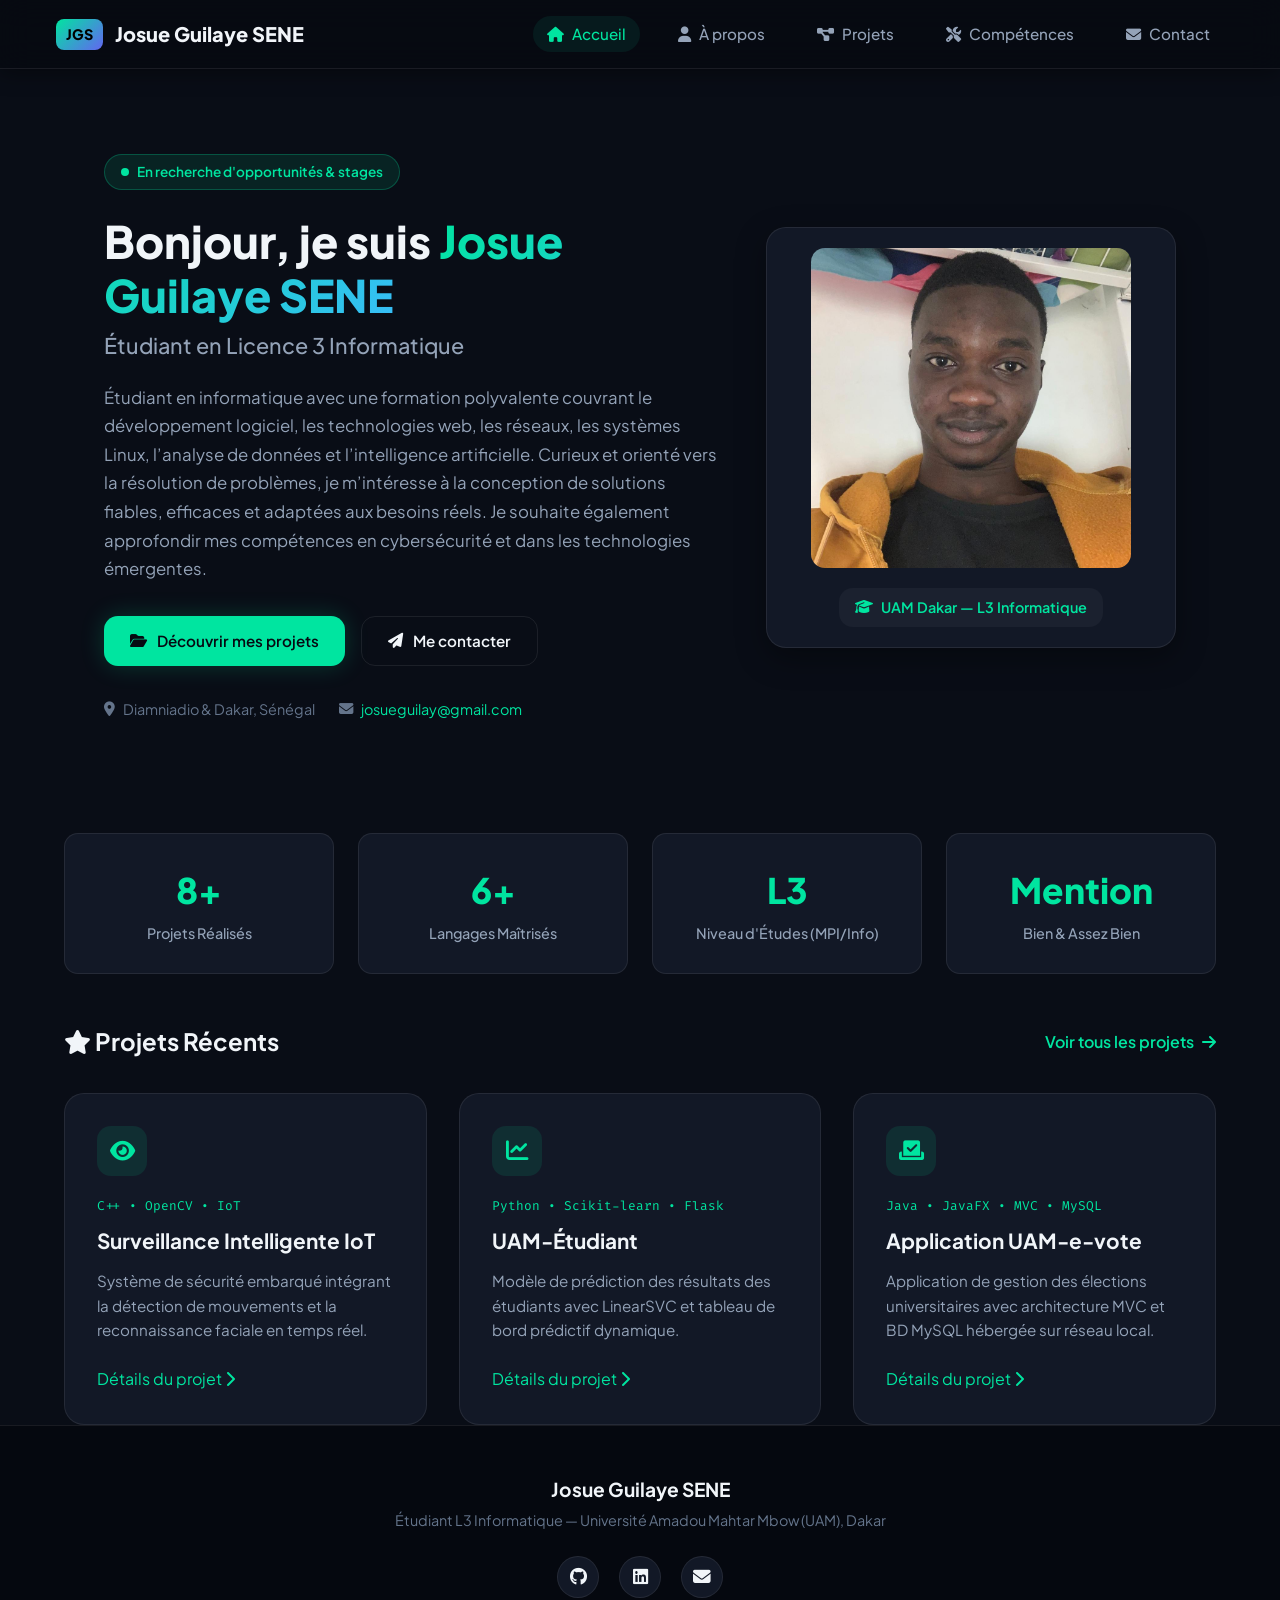
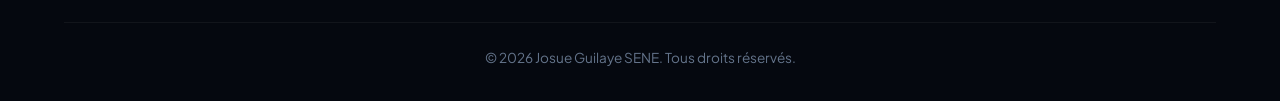
==== index.html @ 21975255 "Mon porfolio" ====
<!DOCTYPE html>
<html lang="fr">
<head>
    <meta charset="UTF-8">
    <meta name="viewport" content="width=device-width, initial-scale=1.0">
    <title>Josue Guilaye SENE | Portfolio Professionnel</title>
    <!-- Font Awesome Icons -->
    <link rel="stylesheet" href="https://cdnjs.cloudflare.com/ajax/libs/font-awesome/6.5.1/css/all.min.css">
    <!-- Google Fonts -->
    <link rel="preconnect" href="https://fonts.googleapis.com">
    <link rel="preconnect" href="https://fonts.gstatic.com" crossorigin>
    <link href="https://fonts.googleapis.com/css2?family=Plus+Jakarta+Sans:wght@300;400;500;600;700;800&family=Fira+Code:wght@400;500&display=swap" rel="stylesheet">
    <!-- Main Style -->
    <link rel="stylesheet" href="static/css/style.css">
</head>
<body>
    <header class="header">
        <div class="nav-container">
            <a href="index.html" class="logo">
                <span class="logo-badge">JGS</span>
                <span class="logo-name">Josue Guilaye SENE</span>
            </a>
            <button class="menu-toggle" id="menuToggle" aria-label="Toggle Navigation">
                <i class="fas fa-bars"></i>
            </button>
            <nav class="nav-links" id="navLinks">
                <a href="index.html" class="nav-item active"><i class="fas fa-home"></i> Accueil</a>
                <a href="about.html" class="nav-item"><i class="fas fa-user"></i> À propos</a>
                <a href="projects.html" class="nav-item"><i class="fas fa-project-diagram"></i> Projets</a>
                <a href="skills.html" class="nav-item"><i class="fas fa-tools"></i> Compétences</a>
                <a href="contact.html" class="nav-item"><i class="fas fa-envelope"></i> Contact</a>
            </nav>
        </div>
    </header>

    <main class="main-body">
        
<section class="hero-section">
    <div class="hero-container">
        <div class="hero-text">
            <div class="badge-status"><span class="pulse"></span> En recherche d'opportunités & stages</div>
            <h1>Bonjour, je suis <span class="highlight">Josue Guilaye SENE</span></h1>
            <h2>Étudiant en Licence 3 Informatique</h2>
            <p class="hero-bio">
                Étudiant en informatique avec une formation polyvalente couvrant le développement logiciel, les technologies web, les réseaux, 
                les systèmes Linux, l’analyse de données et l’intelligence artificielle. Curieux et orienté vers la résolution de problèmes, 
                je m’intéresse à la conception de solutions fiables, efficaces et adaptées aux besoins réels. Je souhaite également approfondir 
                mes compétences en cybersécurité et dans les technologies émergentes.
            </p>
            <div class="hero-actions">
                <a href="projects.html" class="btn btn-primary"><i class="fas fa-folder-open"></i> Découvrir mes projets</a>
                <a href="contact.html" class="btn btn-outline"><i class="fas fa-paper-plane"></i> Me contacter</a>
            </div>
            <div class="contact-quick">
                <span><i class="fas fa-map-marker-alt"></i> Diamniadio & Dakar, Sénégal</span>
                <span><i class="fas fa-envelope"></i> <a href="mailto:josueguilay@gmail.com">josueguilay@gmail.com</a></span>
            </div>
        </div>
        <div class="hero-image-wrapper">
            <div class="profile-card">
                <img src="static/images/joe.jpeg" alt="Josue Guilaye SENE" class="profile-img">
                <div class="profile-tag">
                    <i class="fas fa-graduation-cap"></i> UAM Dakar — L3 Informatique
                </div>
            </div>
        </div>
    </div>
</section>

<section class="overview-section container">
    <div class="stats-grid">
        <div class="stat-card">
            <div class="stat-number">8+</div>
            <div class="stat-label">Projets Réalisés</div>
        </div>
        <div class="stat-card">
            <div class="stat-number">6+</div>
            <div class="stat-label">Langages Maîtrisés</div>
        </div>
        <div class="stat-card">
            <div class="stat-number">L3</div>
            <div class="stat-label">Niveau d'Études (MPI/Info)</div>
        </div>
        <div class="stat-card">
            <div class="stat-number">Mention</div>
            <div class="stat-label">Bien & Assez Bien</div>
        </div>
    </div>
</section>

<section class="featured-projects container">
    <div class="section-header">
        <h2><i class="fas fa-star"></i> Projets Récents</h2>
        <a href="projects.html" class="see-all">Voir tous les projets <i class="fas fa-arrow-right"></i></a>
    </div>

    <div class="projects-grid">
        <div class="project-card">
            <div class="project-icon"><i class="fas fa-eye"></i></div>
            <div class="project-content">
                <span class="project-tech">C++ • OpenCV • IoT</span>
                <h3>Surveillance Intelligente IoT</h3>
                <p>Système de sécurité embarqué intégrant la détection de mouvements et la reconnaissance faciale en temps réel.</p>
                <a href="projects.html" class="project-link">Détails du projet <i class="fas fa-chevron-right"></i></a>
            </div>
        </div>

        <div class="project-card">
            <div class="project-icon"><i class="fas fa-chart-line"></i></div>
            <div class="project-content">
                <span class="project-tech">Python • Scikit-learn • Flask</span>
                <h3>UAM-Étudiant</h3>
                <p>Modèle de prédiction des résultats des étudiants avec LinearSVC et tableau de bord prédictif dynamique.</p>
                <a href="projects.html" class="project-link">Détails du projet <i class="fas fa-chevron-right"></i></a>
            </div>
        </div>

        <div class="project-card">
            <div class="project-icon"><i class="fas fa-vote-yea"></i></div>
            <div class="project-content">
                <span class="project-tech">Java • JavaFX • MVC • MySQL</span>
                <h3>Application UAM-e-vote</h3>
                <p>Application de gestion des élections universitaires avec architecture MVC et BD MySQL hébergée sur réseau local.</p>
                <a href="projects.html" class="project-link">Détails du projet <i class="fas fa-chevron-right"></i></a>
            </div>
        </div>
    </div>
</section>

    </main>

    <footer class="footer">
        <div class="footer-container">
            <div class="footer-info">
                <h3>Josue Guilaye SENE</h3>
                <p>Étudiant L3 Informatique — Université Amadou Mahtar Mbow (UAM), Dakar</p>
            </div>
            <div class="footer-links">
                <a href="https://github.com/JosueSENE" target="_blank" rel="noopener" title="GitHub"><i class="fab fa-github"></i></a>
                <a href="https://www.linkedin.com/in/josueguilaye-sene5" target="_blank" rel="noopener" title="LinkedIn"><i class="fab fa-linkedin"></i></a>
                <a href="mailto:josueguilay@gmail.com" title="Email"><i class="fas fa-envelope"></i></a>
            </div>
            <div class="footer-copy">
                <p>&copy; 2026 Josue Guilaye SENE. Tous droits réservés.</p>
            </div>
        </div>
    </footer>

    <script>
        const toggle = document.getElementById('menuToggle');
        const nav = document.getElementById('navLinks');
        if(toggle && nav) {
            toggle.addEventListener('click', () => {
                nav.classList.toggle('open');
            });
        }
    </script>
</body>
</html>
---- static/css/style.css ----
/* ==========================================================================
   PORTFOLIO STYLESHEET - JOSUE GUILAYE SENE
   ========================================================================== */

:root {
    --bg-dark: #090d16;
    --bg-card: #121826;
    --bg-card-hover: #1a2336;
    --border-color: rgba(255, 255, 255, 0.08);
    --border-glow: rgba(0, 229, 160, 0.3);
    
    --primary: #00e5a0;
    --primary-glow: rgba(0, 229, 160, 0.2);
    --secondary: #6366f1;
    --text-main: #f1f5f9;
    --text-muted: #94a3b8;
    --text-dim: #64748b;
    
    --font-sans: 'Plus Jakarta Sans', -apple-system, BlinkMacSystemFont, sans-serif;
    --font-mono: 'Fira Code', monospace;
    
    --radius-sm: 8px;
    --radius-md: 14px;
    --radius-lg: 20px;
    --radius-full: 9999px;
    
    --shadow-sm: 0 4px 12px rgba(0, 0, 0, 0.2);
    --shadow-md: 0 10px 30px rgba(0, 0, 0, 0.35);
    --shadow-glow: 0 0 25px var(--primary-glow);
    
    --transition: all 0.3s cubic-bezier(0.16, 1, 0.3, 1);
}

/* Reset & Global */
*, *::before, *::after {
    box-sizing: border-box;
    margin: 0;
    padding: 0;
}

html {
    scroll-behavior: smooth;
}

body {
    background-color: var(--bg-dark);
    color: var(--text-main);
    font-family: var(--font-sans);
    line-height: 1.6;
    overflow-x: hidden;
    min-height: 100vh;
    display: flex;
    flex-direction: column;
}

a {
    color: var(--primary);
    text-decoration: none;
    transition: var(--transition);
}

a:hover {
    color: #33ebd0;
}

ul {
    list-style: none;
}

img {
    max-width: 100%;
    display: block;
}

.container {
    width: 90%;
    max-width: 1200px;
    margin: 0 auto;
}

/* Layout Core */
.main-body {
    flex: 1;
    padding-top: 90px;
}

/* Header & Navbar - Full Width Stick-to-Top */
.header {
    position: fixed;
    top: 0;
    left: 0;
    right: 0;
    width: 100%;
    z-index: 1000;
    background: rgba(7, 10, 18, 0.92);
    backdrop-filter: blur(16px);
    -webkit-backdrop-filter: blur(16px);
    border-bottom: 1px solid var(--border-color);
    box-shadow: 0 4px 20px rgba(0, 0, 0, 0.4);
}

.nav-container {
    width: 100%;
    max-width: 100%;
    padding: 1rem 3.5rem;
    display: flex;
    justify-content: space-between;
    align-items: center;
}

.logo {
    display: flex;
    align-items: center;
    gap: 12px;
    font-weight: 800;
    font-size: 1.25rem;
    color: var(--text-main);
}

.logo-badge {
    background: linear-gradient(135deg, var(--primary), var(--secondary));
    color: #000;
    padding: 4px 10px;
    border-radius: var(--radius-sm);
    font-weight: 900;
    font-size: 0.9rem;
}

.nav-links {
    display: flex;
    gap: 1.5rem;
}

.nav-item {
    color: var(--text-muted);
    font-weight: 500;
    font-size: 0.95rem;
    padding: 6px 14px;
    border-radius: var(--radius-full);
    display: flex;
    align-items: center;
    gap: 8px;
    transition: var(--transition);
}

.nav-item:hover, .nav-item.active {
    color: var(--primary);
    background: rgba(0, 229, 160, 0.08);
}

.menu-toggle {
    display: none;
    background: none;
    border: none;
    color: var(--text-main);
    font-size: 1.5rem;
    cursor: pointer;
}

/* Hero Section */
.hero-section {
    padding: 4rem 5%;
    max-width: 1200px;
    margin: 0 auto;
}

.hero-container {
    display: grid;
    grid-template-columns: 1.2fr 0.8fr;
    gap: 3rem;
    align-items: center;
}

.badge-status {
    display: inline-flex;
    align-items: center;
    gap: 8px;
    background: rgba(0, 229, 160, 0.1);
    color: var(--primary);
    border: 1px solid rgba(0, 229, 160, 0.25);
    padding: 6px 16px;
    border-radius: var(--radius-full);
    font-size: 0.85rem;
    font-weight: 600;
    margin-bottom: 1.5rem;
}

.pulse {
    width: 8px;
    height: 8px;
    background-color: var(--primary);
    border-radius: 50%;
    box-shadow: 0 0 0 0 rgba(0, 229, 160, 0.7);
    animation: pulseAnimation 2s infinite;
}

@keyframes pulseAnimation {
    0% { transform: scale(0.95); box-shadow: 0 0 0 0 rgba(0, 229, 160, 0.7); }
    70% { transform: scale(1); box-shadow: 0 0 0 10px rgba(0, 229, 160, 0); }
    100% { transform: scale(0.95); box-shadow: 0 0 0 0 rgba(0, 229, 160, 0); }
}

.hero-text h1 {
    font-size: 2.8rem;
    font-weight: 800;
    line-height: 1.2;
    margin-bottom: 0.5rem;
}

.highlight {
    background: linear-gradient(135deg, var(--primary), #38bdf8);
    -webkit-background-clip: text;
    -webkit-text-fill-color: transparent;
}

.hero-text h2 {
    font-size: 1.35rem;
    color: var(--text-muted);
    font-weight: 500;
    margin-bottom: 1.25rem;
}

.hero-bio {
    color: var(--text-muted);
    font-size: 1.05rem;
    line-height: 1.7;
    margin-bottom: 2rem;
}

.hero-actions {
    display: flex;
    gap: 1rem;
    margin-bottom: 2rem;
    flex-wrap: wrap;
}

.btn {
    display: inline-flex;
    align-items: center;
    gap: 10px;
    padding: 12px 26px;
    border-radius: var(--radius-md);
    font-weight: 600;
    font-size: 0.95rem;
    cursor: pointer;
    transition: var(--transition);
    border: none;
}

.btn-primary {
    background: var(--primary);
    color: #060a12;
    box-shadow: var(--shadow-glow);
}

.btn-primary:hover {
    transform: translateY(-3px);
    background: #25f4b5;
    color: #060a12;
    box-shadow: 0 0 35px rgba(0, 229, 160, 0.4);
}

.btn-outline {
    background: transparent;
    color: var(--text-main);
    border: 1px solid var(--border-color);
}

.btn-outline:hover {
    border-color: var(--primary);
    color: var(--primary);
    background: rgba(0, 229, 160, 0.05);
    transform: translateY(-3px);
}

.contact-quick {
    display: flex;
    gap: 1.5rem;
    color: var(--text-dim);
    font-size: 0.9rem;
    flex-wrap: wrap;
}

.contact-quick span {
    display: flex;
    align-items: center;
    gap: 8px;
}

/* Profile Card */
.profile-card {
    position: relative;
    background: var(--bg-card);
    border: 1px solid var(--border-color);
    border-radius: var(--radius-lg);
    padding: 1.25rem;
    text-align: center;
    box-shadow: var(--shadow-md);
    transition: var(--transition);
}

.profile-card:hover {
    border-color: var(--border-glow);
    box-shadow: var(--shadow-glow);
}

.profile-img {
    width: 100%;
    max-width: 320px;
    height: 320px;
    object-fit: cover;
    border-radius: var(--radius-md);
    margin: 0 auto 1.25rem auto;
}

.profile-tag {
    background: rgba(255, 255, 255, 0.04);
    padding: 8px 16px;
    border-radius: var(--radius-md);
    font-size: 0.9rem;
    font-weight: 600;
    color: var(--primary);
    display: inline-flex;
    align-items: center;
    gap: 8px;
}

/* Overview / Stats */
.stats-grid {
    display: grid;
    grid-template-columns: repeat(auto-fit, minmax(200px, 1fr));
    gap: 1.5rem;
    margin: 3rem 0;
}

.stat-card {
    background: var(--bg-card);
    border: 1px solid var(--border-color);
    padding: 1.75rem;
    border-radius: var(--radius-md);
    text-align: center;
    transition: var(--transition);
}

.stat-card:hover {
    transform: translateY(-5px);
    border-color: var(--primary);
}

.stat-number {
    font-size: 2.2rem;
    font-weight: 800;
    color: var(--primary);
    margin-bottom: 0.25rem;
}

.stat-label {
    color: var(--text-muted);
    font-size: 0.9rem;
    font-weight: 500;
}

/* Section Commons */
.section {
    padding: 3rem 0 5rem 0;
}

.section-title {
    font-size: 2rem;
    font-weight: 800;
    margin-bottom: 0.5rem;
    display: flex;
    align-items: center;
    gap: 12px;
}

.section-title i {
    color: var(--primary);
}

.section-subtitle {
    color: var(--text-muted);
    font-size: 1.05rem;
    margin-bottom: 3rem;
}

.section-header {
    display: flex;
    justify-content: space-between;
    align-items: center;
    margin-bottom: 2rem;
}

.see-all {
    font-weight: 600;
    display: flex;
    align-items: center;
    gap: 8px;
}

/* Projects Grid */
.projects-grid, .projects-list-grid {
    display: grid;
    grid-template-columns: repeat(auto-fit, minmax(320px, 1fr));
    gap: 2rem;
}

.project-card, .project-detailed-card {
    background: var(--bg-card);
    border: 1px solid var(--border-color);
    border-radius: var(--radius-lg);
    padding: 2rem;
    display: flex;
    flex-direction: column;
    justify-content: space-between;
    transition: var(--transition);
}

.project-card:hover, .project-detailed-card:hover {
    transform: translateY(-8px);
    border-color: var(--primary);
    box-shadow: var(--shadow-md), 0 0 20px rgba(0, 229, 160, 0.1);
}

.project-icon {
    width: 50px;
    height: 50px;
    background: rgba(0, 229, 160, 0.1);
    color: var(--primary);
    border-radius: var(--radius-md);
    display: flex;
    align-items: center;
    justify-content: center;
    font-size: 1.4rem;
    margin-bottom: 1.25rem;
}

.project-tech {
    font-family: var(--font-mono);
    font-size: 0.8rem;
    color: var(--primary);
    margin-bottom: 0.5rem;
    display: block;
}

.project-card h3, .project-detailed-card h3 {
    font-size: 1.3rem;
    font-weight: 700;
    margin-bottom: 0.75rem;
}

.project-card p, .project-detailed-card p {
    color: var(--text-muted);
    font-size: 0.95rem;
    line-height: 1.6;
    margin-bottom: 1.5rem;
}

.card-header {
    display: flex;
    justify-content: space-between;
    align-items: center;
    margin-bottom: 1rem;
}

.category-badge {
    background: rgba(99, 102, 241, 0.15);
    color: #a5b4fc;
    border: 1px solid rgba(99, 102, 241, 0.3);
    padding: 4px 12px;
    border-radius: var(--radius-full);
    font-size: 0.8rem;
    font-weight: 600;
}

.card-icon {
    font-size: 1.2rem;
    color: var(--text-dim);
}

.tech-tags {
    display: flex;
    flex-wrap: wrap;
    gap: 8px;
    margin-top: auto;
}

.tech-tags span {
    background: rgba(255, 255, 255, 0.05);
    color: var(--text-main);
    font-size: 0.8rem;
    font-family: var(--font-mono);
    padding: 4px 10px;
    border-radius: var(--radius-sm);
    border: 1px solid rgba(255, 255, 255, 0.05);
}

/* About Grid & Timeline */
.about-grid {
    display: grid;
    grid-template-columns: 1fr 1fr;
    gap: 3rem;
}

.about-text-card {
    background: var(--bg-card);
    border: 1px solid var(--border-color);
    padding: 2.25rem;
    border-radius: var(--radius-lg);
}

.about-text-card h3 {
    font-size: 1.4rem;
    margin-bottom: 1.25rem;
    color: var(--primary);
}

.about-text-card p {
    color: var(--text-muted);
    line-height: 1.7;
    margin-bottom: 1.25rem;
}

.languages-box {
    margin-top: 2rem;
    padding-top: 1.5rem;
    border-top: 1px solid var(--border-color);
}

.languages-box h4 {
    font-size: 1.1rem;
    margin-bottom: 1rem;
    color: var(--text-main);
    display: flex;
    align-items: center;
    gap: 8px;
}

.languages-list li {
    color: var(--text-muted);
    padding: 6px 0;
    font-size: 0.95rem;
}

.timeline-wrapper h3 {
    font-size: 1.4rem;
    margin-bottom: 1.5rem;
    color: var(--primary);
}

.timeline {
    position: relative;
    padding-left: 2rem;
    border-left: 2px solid var(--border-color);
}

.timeline-item {
    position: relative;
    margin-bottom: 2.25rem;
}

.timeline-item:last-child {
    margin-bottom: 0;
}

.timeline-dot {
    position: absolute;
    left: -2.4rem;
    top: 4px;
    width: 14px;
    height: 14px;
    border-radius: 50%;
    background: var(--primary);
    box-shadow: 0 0 10px var(--primary);
}

.timeline-date {
    font-family: var(--font-mono);
    font-size: 0.85rem;
    color: var(--primary);
    font-weight: 600;
    margin-bottom: 0.25rem;
}

.timeline-item h4 {
    font-size: 1.1rem;
    font-weight: 700;
    margin-bottom: 0.25rem;
}

.timeline-place {
    color: var(--text-muted);
    font-size: 0.9rem;
    margin-bottom: 0.5rem;
}

.badge-mention {
    display: inline-block;
    background: rgba(245, 158, 11, 0.15);
    color: #fbbf24;
    border: 1px solid rgba(245, 158, 11, 0.3);
    font-size: 0.75rem;
    font-weight: 700;
    padding: 2px 10px;
    border-radius: var(--radius-full);
}

/* Skills Page */
.skills-grid {
    display: grid;
    grid-template-columns: repeat(auto-fit, minmax(340px, 1fr));
    gap: 2rem;
    margin-bottom: 3rem;
}

.skill-category {
    background: var(--bg-card);
    border: 1px solid var(--border-color);
    border-radius: var(--radius-lg);
    padding: 1.75rem;
    transition: var(--transition);
}

.skill-category:hover {
    border-color: var(--border-glow);
}

.skill-category h3 {
    font-size: 1.15rem;
    font-weight: 700;
    margin-bottom: 1.25rem;
    display: flex;
    align-items: center;
    gap: 10px;
    color: var(--primary);
}

.tags {
    display: flex;
    flex-wrap: wrap;
    gap: 10px;
}

.tag {
    background: rgba(255, 255, 255, 0.04);
    border: 1px solid var(--border-color);
    color: var(--text-main);
    padding: 8px 16px;
    border-radius: var(--radius-md);
    font-size: 0.9rem;
    font-weight: 500;
    display: flex;
    align-items: center;
    gap: 8px;
    transition: var(--transition);
}

.tag:hover {
    background: rgba(0, 229, 160, 0.1);
    border-color: var(--primary);
    color: var(--primary);
    transform: translateY(-2px);
}

.certifications-box {
    background: var(--bg-card);
    border: 1px solid var(--border-color);
    border-radius: var(--radius-lg);
    padding: 2rem;
}

.certifications-box h3 {
    font-size: 1.25rem;
    margin-bottom: 1.25rem;
    color: var(--primary);
    display: flex;
    align-items: center;
    gap: 10px;
}

.cert-card {
    display: flex;
    gap: 1.25rem;
    align-items: center;
    background: rgba(255, 255, 255, 0.02);
    padding: 1.25rem;
    border-radius: var(--radius-md);
    border: 1px solid var(--border-color);
}

.cert-icon {
    font-size: 2.2rem;
    color: #f59e0b;
}

.cert-card h4 {
    font-size: 1.1rem;
    margin-bottom: 0.25rem;
}

.cert-card p {
    color: var(--text-muted);
    font-size: 0.9rem;
}

/* Contact Page */
.contact-wrapper {
    display: grid;
    grid-template-columns: 1fr 1.3fr;
    gap: 3rem;
}

.contact-info-cards {
    display: flex;
    flex-direction: column;
    gap: 1.25rem;
}

.info-card {
    background: var(--bg-card);
    border: 1px solid var(--border-color);
    border-radius: var(--radius-md);
    padding: 1.25rem 1.5rem;
    display: flex;
    align-items: center;
    gap: 1.25rem;
    transition: var(--transition);
}

.info-card:hover {
    border-color: var(--primary);
    transform: translateX(5px);
}

.info-card i {
    font-size: 1.4rem;
    color: var(--primary);
    width: 40px;
    height: 40px;
    background: rgba(0, 229, 160, 0.1);
    border-radius: 50%;
    display: flex;
    align-items: center;
    justify-content: center;
}

.info-card h4 {
    font-size: 0.85rem;
    color: var(--text-dim);
    text-transform: uppercase;
    letter-spacing: 0.5px;
}

.info-card p, .info-card a {
    color: var(--text-main);
    font-weight: 600;
    font-size: 0.95rem;
}

.contact-form {
    background: var(--bg-card);
    border: 1px solid var(--border-color);
    border-radius: var(--radius-lg);
    padding: 2.25rem;
    display: flex;
    flex-direction: column;
    gap: 1.25rem;
}

.contact-form h3 {
    font-size: 1.3rem;
    margin-bottom: 0.5rem;
}

.form-group {
    display: flex;
    flex-direction: column;
    gap: 6px;
}

.form-group label {
    font-size: 0.85rem;
    color: var(--text-muted);
    font-weight: 500;
}

.form-group input, .form-group textarea {
    background: rgba(255, 255, 255, 0.03);
    border: 1px solid var(--border-color);
    border-radius: var(--radius-sm);
    padding: 12px 16px;
    color: var(--text-main);
    font-family: var(--font-sans);
    font-size: 0.95rem;
    outline: none;
    transition: var(--transition);
}

.form-group input:focus, .form-group textarea:focus {
    border-color: var(--primary);
    box-shadow: 0 0 10px rgba(0, 229, 160, 0.2);
    background: rgba(255, 255, 255, 0.05);
}

/* Footer */
.footer {
    background: #05080f;
    border-top: 1px solid var(--border-color);
    padding: 3rem 5% 2rem 5%;
    margin-top: auto;
}

.footer-container {
    max-width: 1200px;
    margin: 0 auto;
    display: flex;
    flex-direction: column;
    align-items: center;
    gap: 1.5rem;
    text-align: center;
}

.footer-info h3 {
    font-size: 1.2rem;
    font-weight: 700;
    margin-bottom: 0.25rem;
}

.footer-info p {
    color: var(--text-dim);
    font-size: 0.9rem;
}

.footer-links {
    display: flex;
    gap: 1.25rem;
}

.footer-links a {
    width: 42px;
    height: 42px;
    border-radius: 50%;
    background: var(--bg-card);
    border: 1px solid var(--border-color);
    color: var(--text-main);
    display: flex;
    align-items: center;
    justify-content: center;
    font-size: 1.1rem;
    transition: var(--transition);
}

.footer-links a:hover {
    color: #000;
    background: var(--primary);
    border-color: var(--primary);
    transform: translateY(-4px);
}

.footer-copy {
    color: var(--text-dim);
    font-size: 0.85rem;
    border-top: 1px solid rgba(255, 255, 255, 0.05);
    padding-top: 1.5rem;
    width: 100%;
}

/* Responsive Styles */
@media (max-width: 992px) {
    .hero-container {
        grid-template-columns: 1fr;
        text-align: center;
    }
    .hero-actions, .contact-quick {
        justify-content: center;
    }
    .about-grid, .contact-wrapper {
        grid-template-columns: 1fr;
    }
}

@media (max-width: 768px) {
    .menu-toggle {
        display: block;
    }
    .nav-links {
        position: fixed;
        top: 70px;
        left: -100%;
        width: 100%;
        height: calc(100vh - 70px);
        background: var(--bg-dark);
        flex-direction: column;
        padding: 2rem;
        gap: 1.5rem;
        transition: var(--transition);
        border-top: 1px solid var(--border-color);
    }
    .nav-links.open {
        left: 0;
    }
    .hero-text h1 {
        font-size: 2.2rem;
    }
}
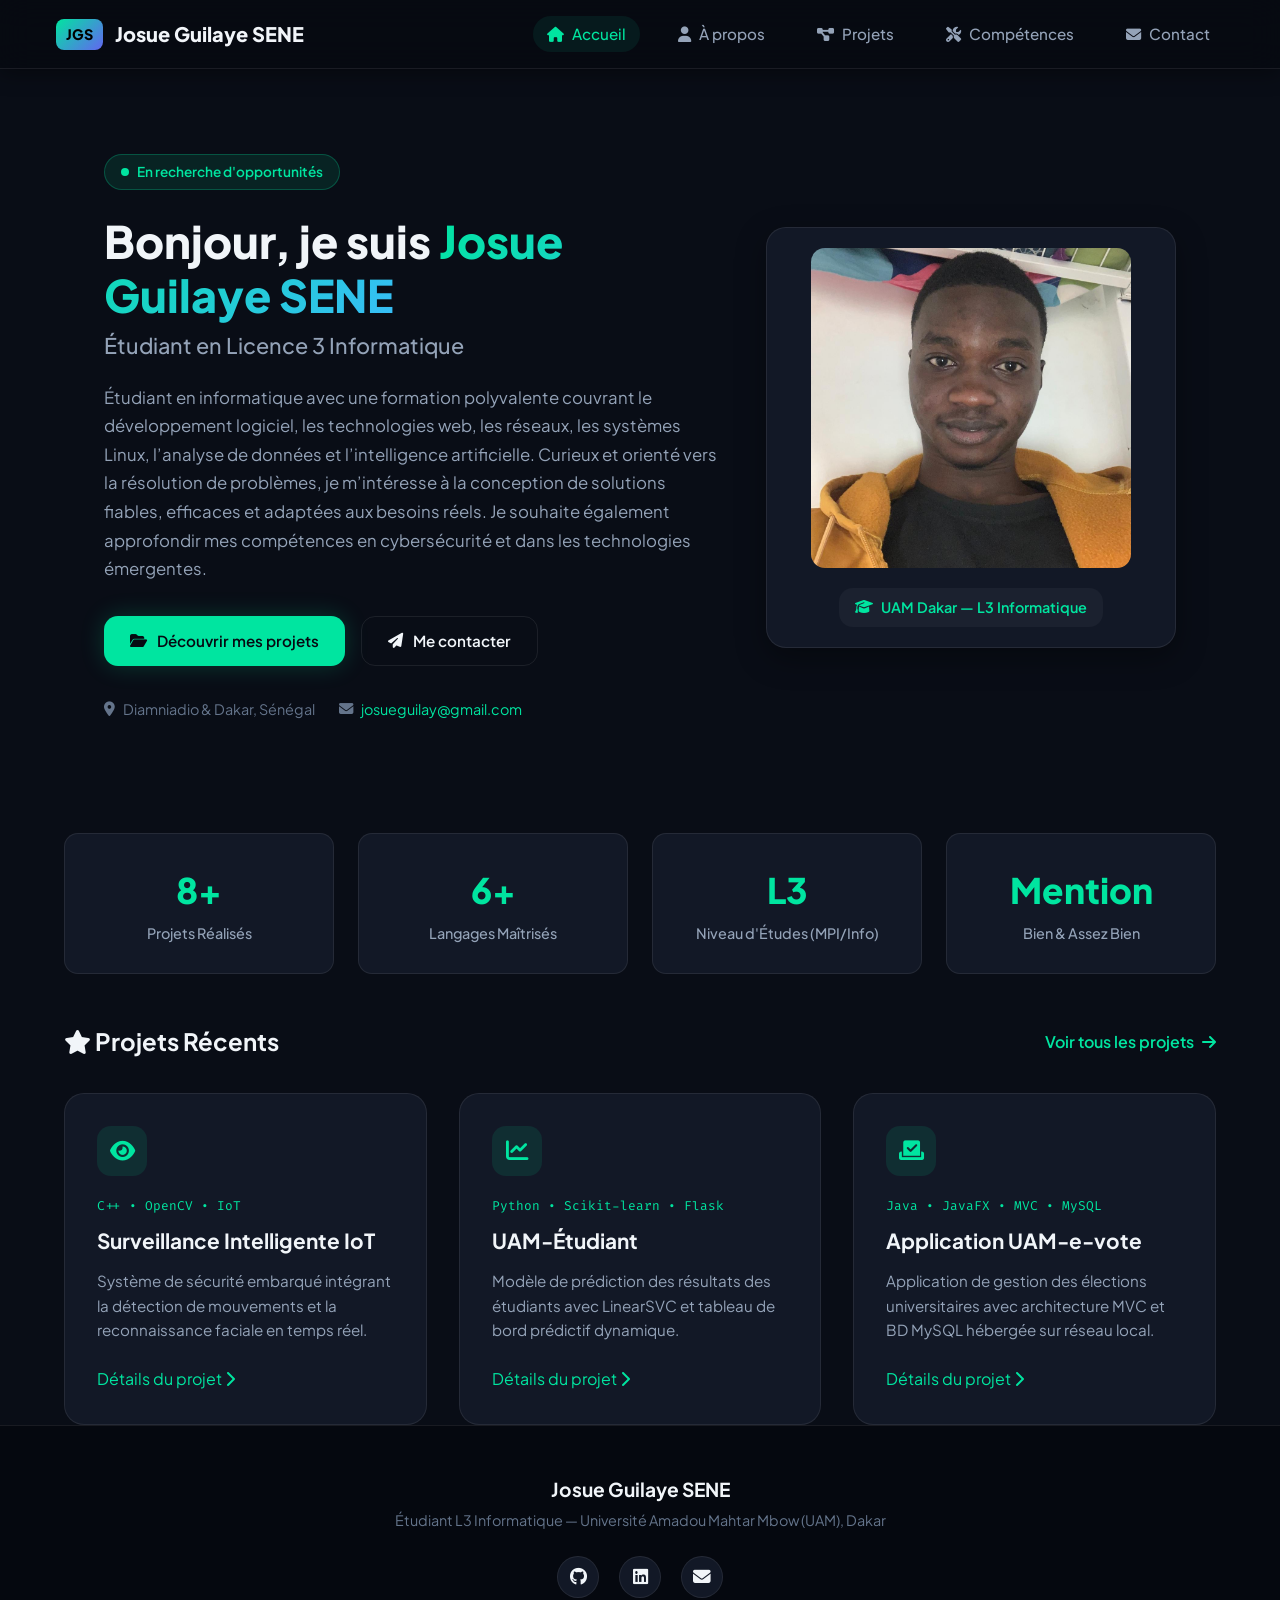
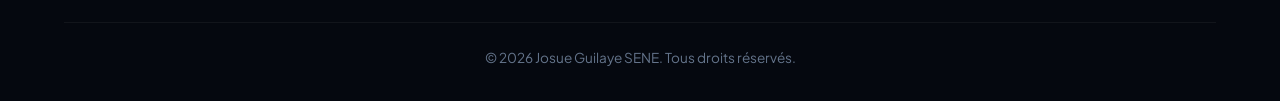
==== commit de9d7aba: "MAJ" ====
--- a/index.html
+++ b/index.html
@@ -38,7 +38,7 @@
 <section class="hero-section">
     <div class="hero-container">
         <div class="hero-text">
-            <div class="badge-status"><span class="pulse"></span> En recherche d'opportunités & stages</div>
+            <div class="badge-status"><span class="pulse"></span> En recherche d'opportunités </div>
             <h1>Bonjour, je suis <span class="highlight">Josue Guilaye SENE</span></h1>
             <h2>Étudiant en Licence 3 Informatique</h2>
             <p class="hero-bio">
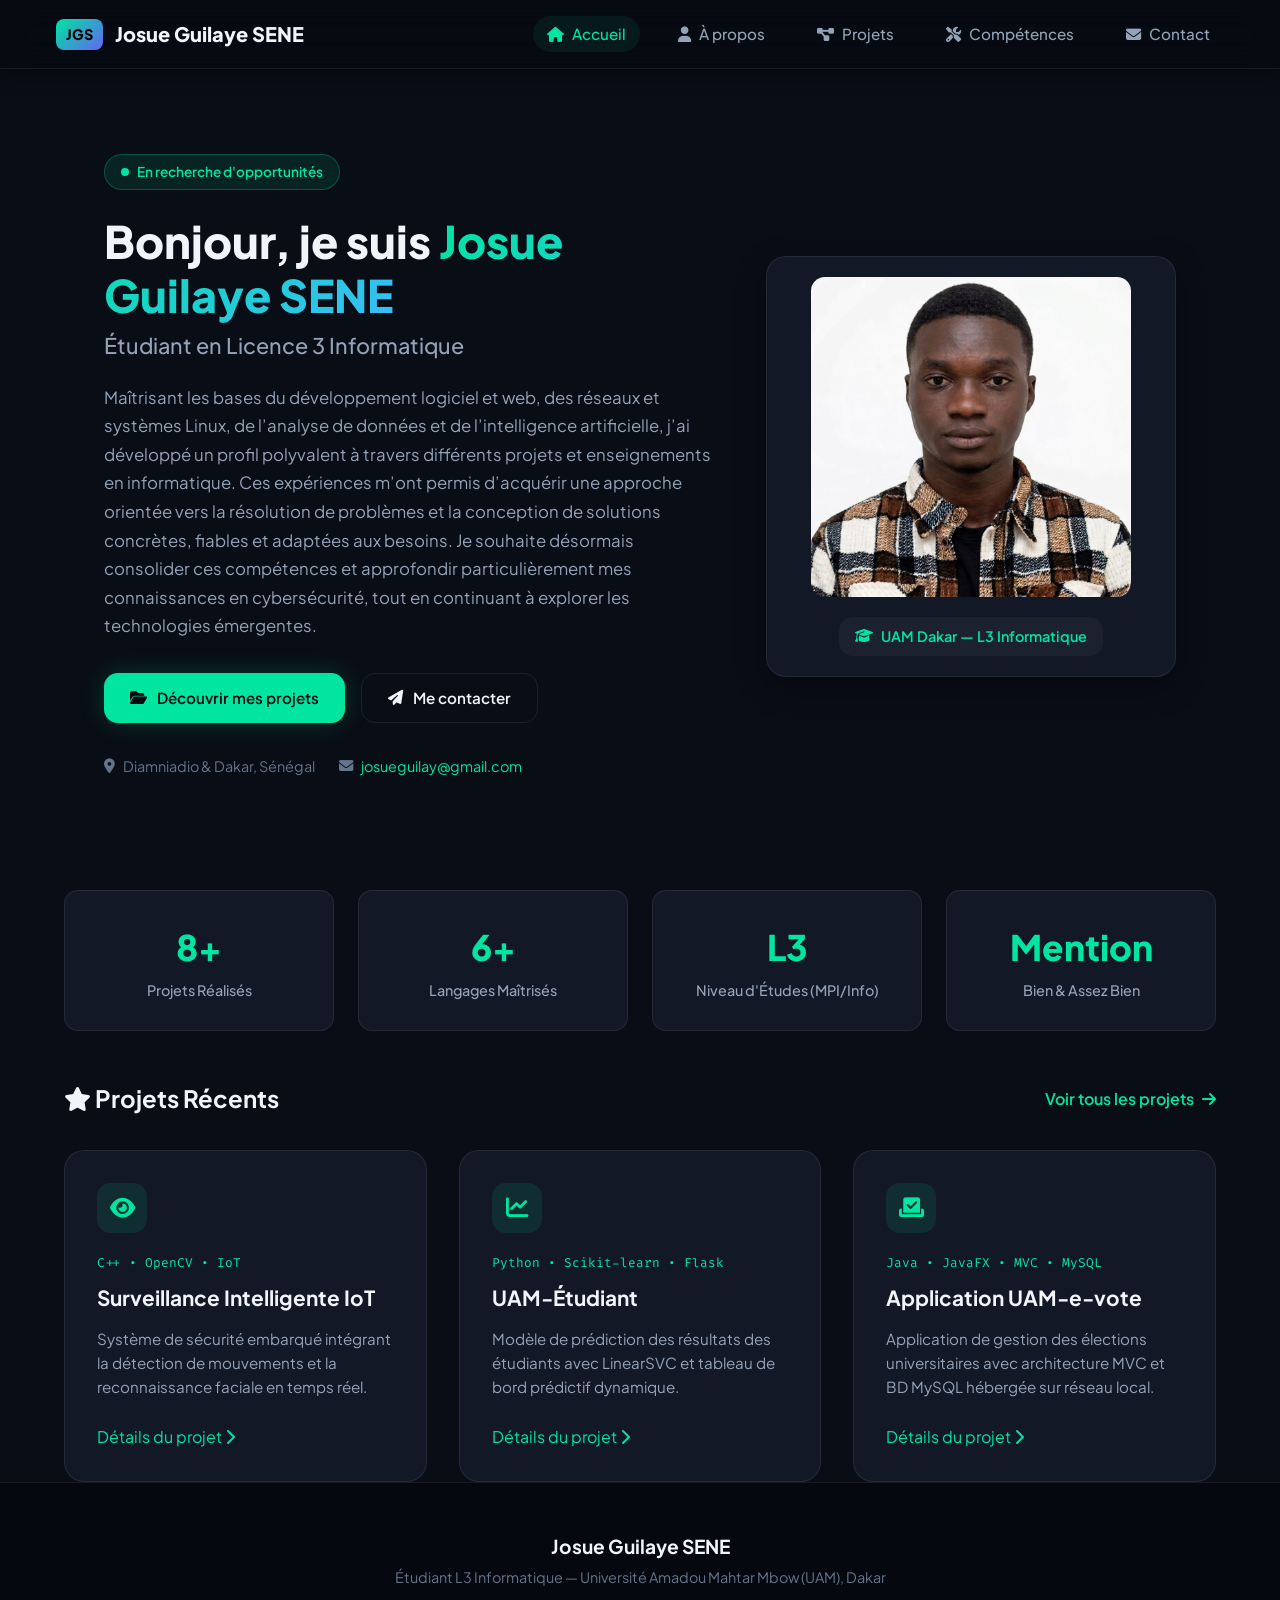
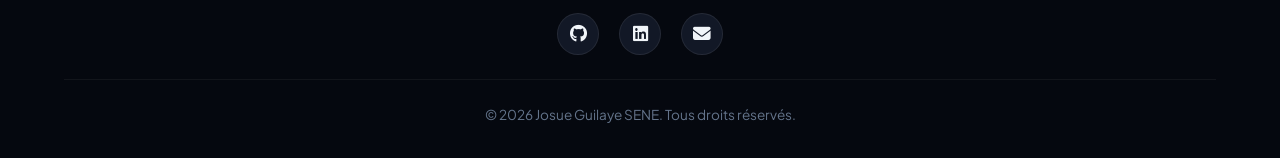
==== commit 7edb18dc: "Maj" ====
--- a/index.html
+++ b/index.html
@@ -42,10 +42,11 @@
             <h1>Bonjour, je suis <span class="highlight">Josue Guilaye SENE</span></h1>
             <h2>Étudiant en Licence 3 Informatique</h2>
             <p class="hero-bio">
-                Étudiant en informatique avec une formation polyvalente couvrant le développement logiciel, les technologies web, les réseaux, 
-                les systèmes Linux, l’analyse de données et l’intelligence artificielle. Curieux et orienté vers la résolution de problèmes, 
-                je m’intéresse à la conception de solutions fiables, efficaces et adaptées aux besoins réels. Je souhaite également approfondir 
-                mes compétences en cybersécurité et dans les technologies émergentes.
+                Maîtrisant les bases du développement logiciel et web, des réseaux et systèmes Linux, de l’analyse de données et de l’intelligence artificielle, 
+                j’ai développé un profil polyvalent à travers différents projets et enseignements en informatique. Ces expériences m’ont permis d’acquérir une approche 
+                orientée vers la résolution de problèmes et la conception de solutions concrètes, fiables et adaptées aux besoins. Je souhaite désormais consolider 
+                ces compétences et approfondir particulièrement mes connaissances en cybersécurité, tout en continuant à explorer les technologies émergentes.
+
             </p>
             <div class="hero-actions">
                 <a href="projects.html" class="btn btn-primary"><i class="fas fa-folder-open"></i> Découvrir mes projets</a>
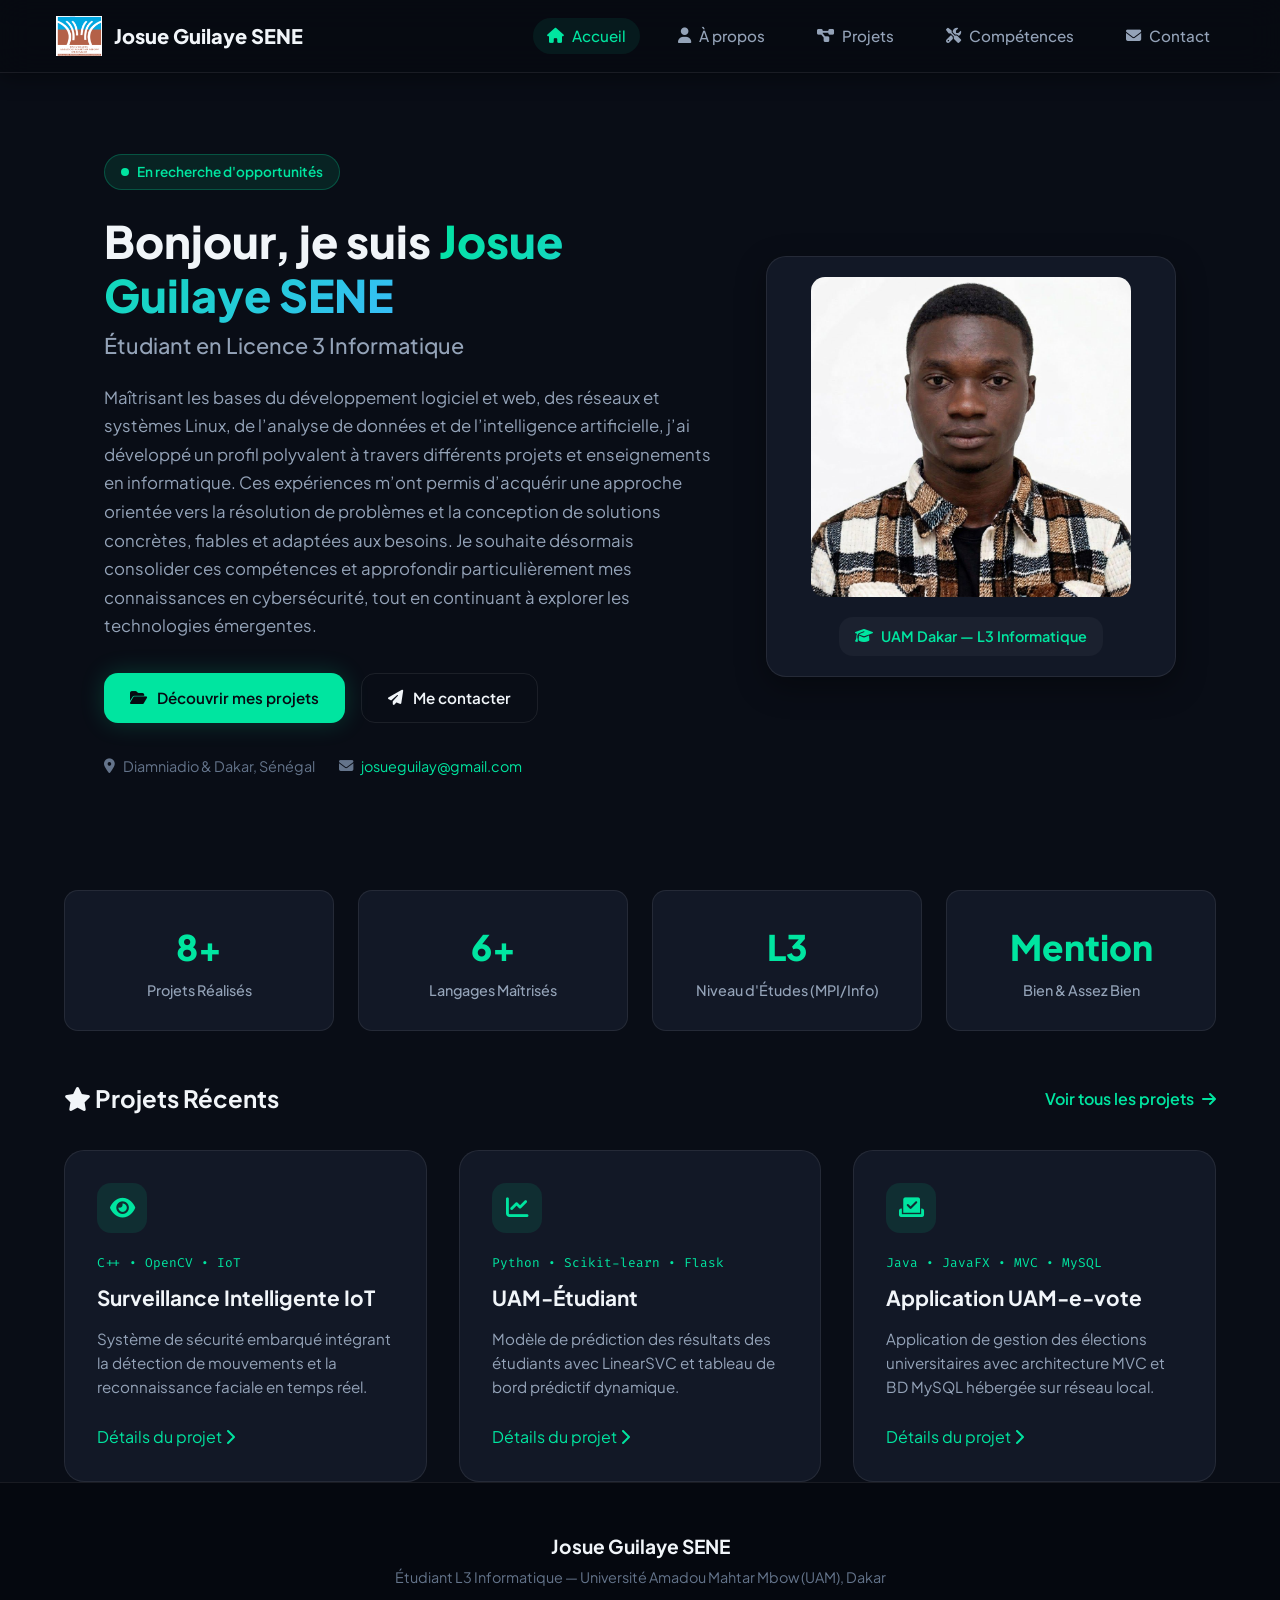
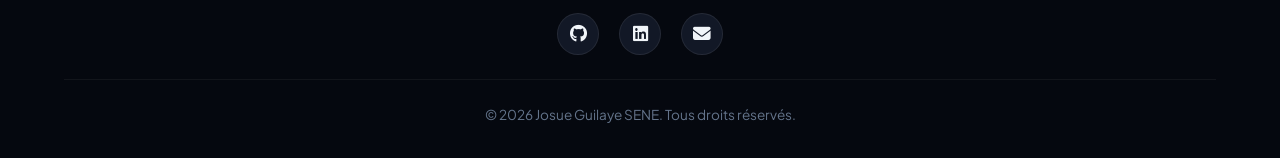
==== commit 240a7456: "maj" ====
--- a/index.html
+++ b/index.html
@@ -17,7 +17,7 @@
     <header class="header">
         <div class="nav-container">
             <a href="index.html" class="logo">
-                <span class="logo-badge">JGS</span>
+                <img src="static/images/logo.png" alt="Logo UAM" class="logo-img">
                 <span class="logo-name">Josue Guilaye SENE</span>
             </a>
             <button class="menu-toggle" id="menuToggle" aria-label="Toggle Navigation">
--- a/static/css/style.css
+++ b/static/css/style.css
@@ -117,13 +117,10 @@
     color: var(--text-main);
 }
 
-.logo-badge {
-    background: linear-gradient(135deg, var(--primary), var(--secondary));
-    color: #000;
-    padding: 4px 10px;
-    border-radius: var(--radius-sm);
-    font-weight: 900;
-    font-size: 0.9rem;
+.logo-img {
+    height: 40px;
+    width: auto;
+    object-fit: contain;
 }
 
 .nav-links {
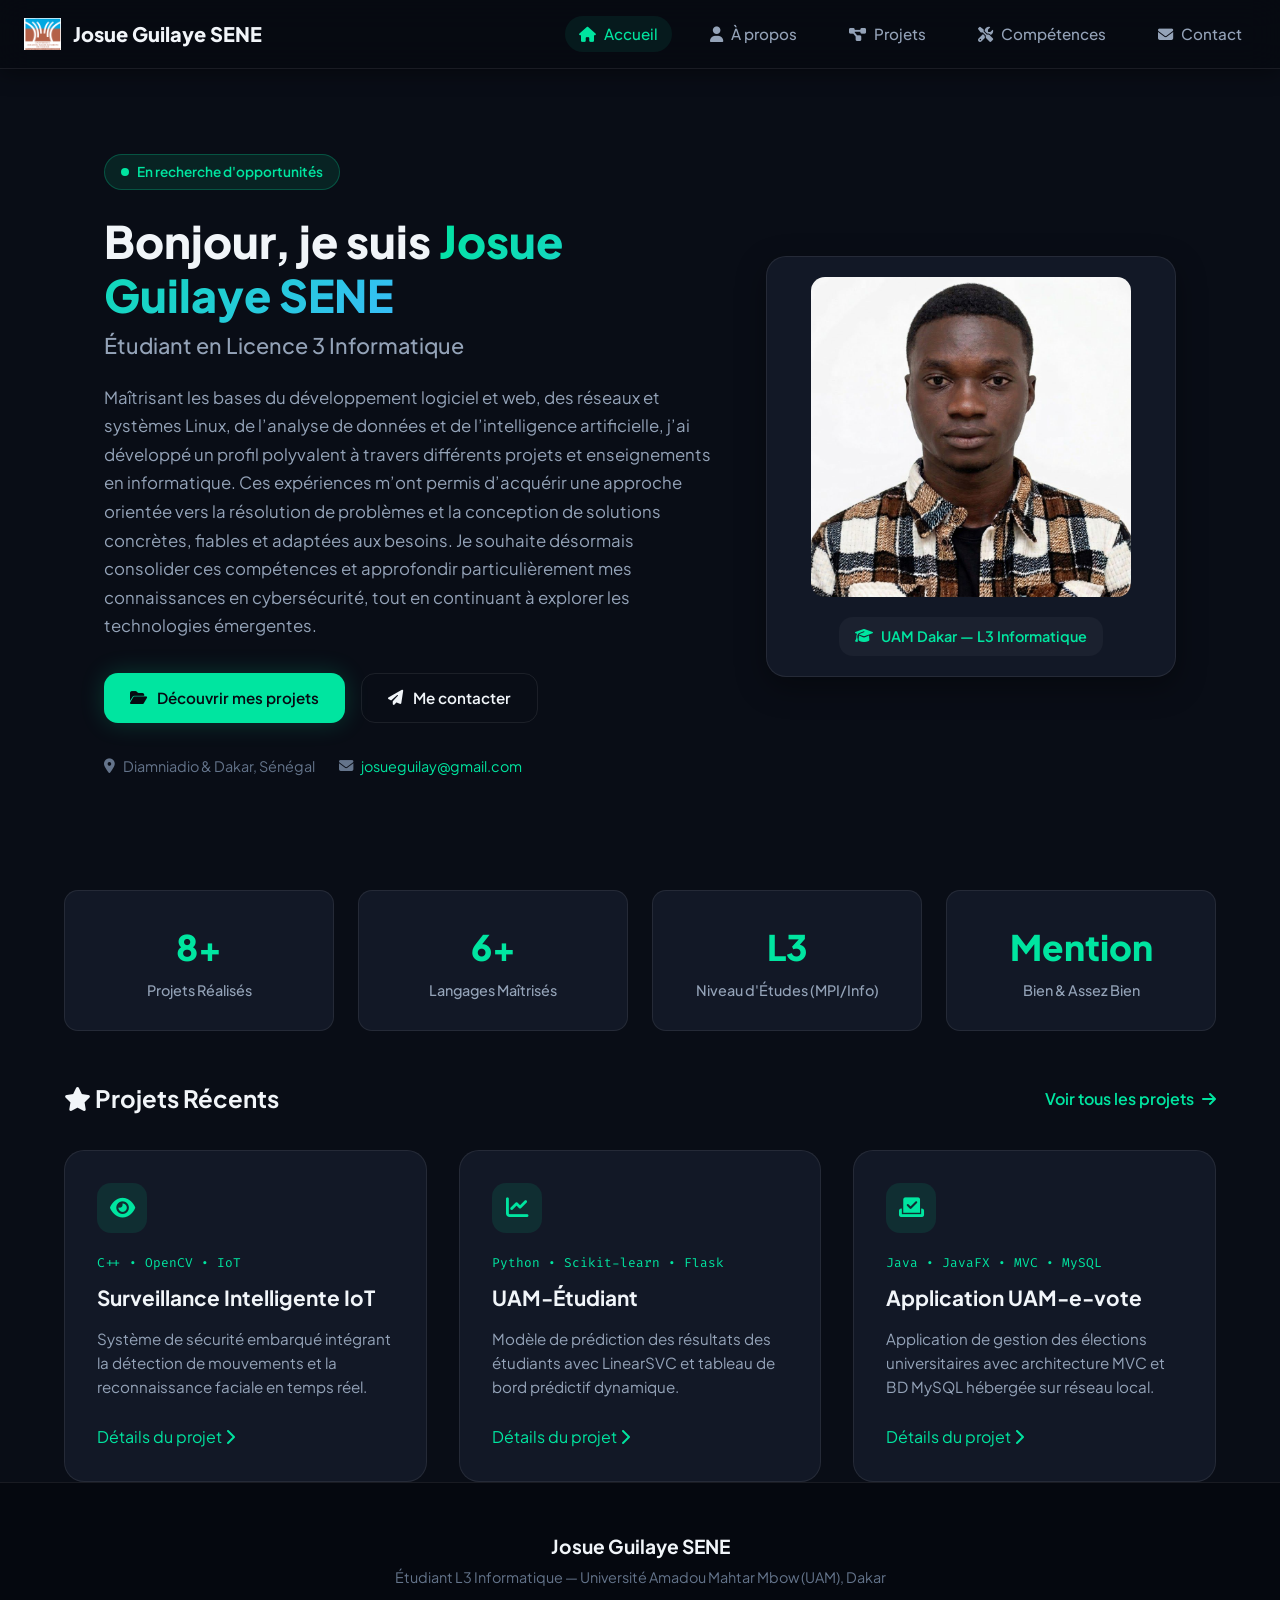
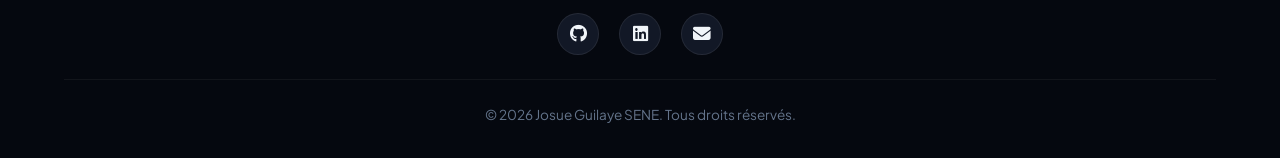
==== commit c107803b: "maj" ====
--- a/index.html
+++ b/index.html
@@ -17,7 +17,7 @@
     <header class="header">
         <div class="nav-container">
             <a href="index.html" class="logo">
-                <img src="static/images/logo.png" alt="Logo UAM" class="logo-img">
+                <img src="static/images/logo.png?v=2" alt="Logo UAM" class="logo-img">
                 <span class="logo-name">Josue Guilaye SENE</span>
             </a>
             <button class="menu-toggle" id="menuToggle" aria-label="Toggle Navigation">
--- a/static/css/style.css
+++ b/static/css/style.css
@@ -102,7 +102,7 @@
 .nav-container {
     width: 100%;
     max-width: 100%;
-    padding: 1rem 3.5rem;
+    padding: 1rem 1.5rem;
     display: flex;
     justify-content: space-between;
     align-items: center;
@@ -118,7 +118,7 @@
 }
 
 .logo-img {
-    height: 40px;
+    height: 32px;
     width: auto;
     object-fit: contain;
 }
@@ -879,6 +879,16 @@
 @media (max-width: 768px) {
     .menu-toggle {
         display: block;
+    }
+    .nav-container {
+        padding: 0.8rem 1rem;
+    }
+    .logo {
+        font-size: 1rem;
+        gap: 8px;
+    }
+    .logo-img {
+        height: 26px;
     }
     .nav-links {
         position: fixed;
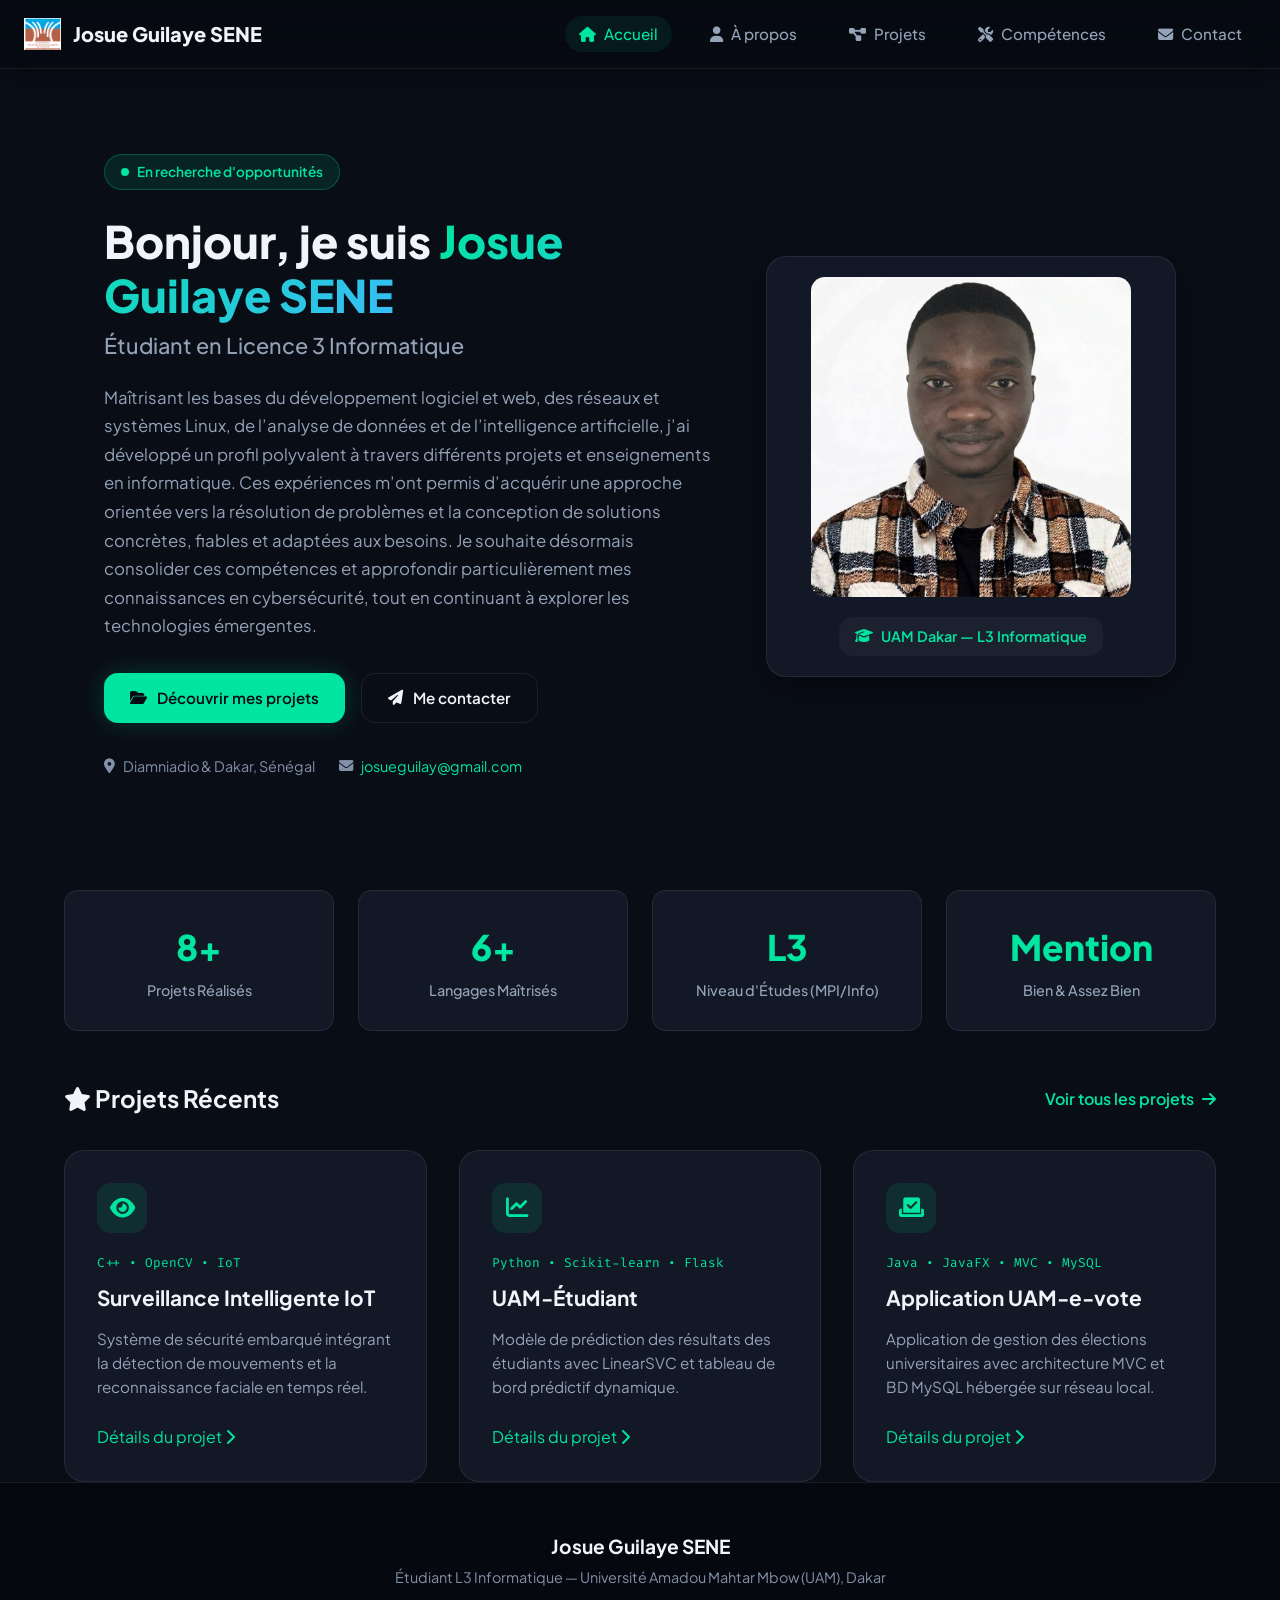
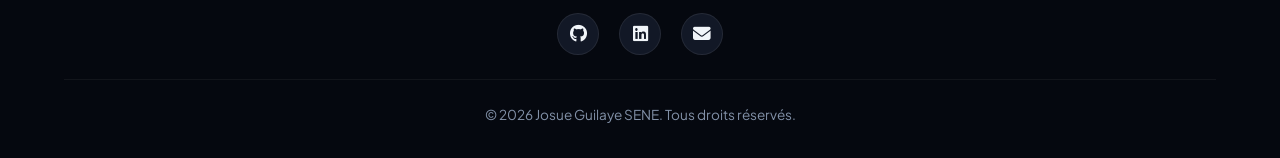
==== commit fd4c99ee: "maj" ====
--- a/index.html
+++ b/index.html
@@ -3,6 +3,7 @@
 <head>
     <meta charset="UTF-8">
     <meta name="viewport" content="width=device-width, initial-scale=1.0">
+    <meta name="description" content="Portfolio professionnel de Josue Guilaye SENE, étudiant en informatique spécialisé en développement, réseaux, systèmes, data et intelligence artificielle.">
     <title>Josue Guilaye SENE | Portfolio Professionnel</title>
     <!-- Font Awesome Icons -->
     <link rel="stylesheet" href="https://cdnjs.cloudflare.com/ajax/libs/font-awesome/6.5.1/css/all.min.css">
@@ -20,15 +21,15 @@
                 <img src="static/images/logo.png?v=2" alt="Logo UAM" class="logo-img">
                 <span class="logo-name">Josue Guilaye SENE</span>
             </a>
-            <button class="menu-toggle" id="menuToggle" aria-label="Toggle Navigation">
-                <i class="fas fa-bars"></i>
+            <button class="menu-toggle" id="menuToggle" aria-label="Toggle Navigation" aria-controls="navLinks" aria-expanded="false">
+                <i class="fas fa-bars" aria-hidden="true"></i>
             </button>
             <nav class="nav-links" id="navLinks">
-                <a href="index.html" class="nav-item active"><i class="fas fa-home"></i> Accueil</a>
-                <a href="about.html" class="nav-item"><i class="fas fa-user"></i> À propos</a>
-                <a href="projects.html" class="nav-item"><i class="fas fa-project-diagram"></i> Projets</a>
-                <a href="skills.html" class="nav-item"><i class="fas fa-tools"></i> Compétences</a>
-                <a href="contact.html" class="nav-item"><i class="fas fa-envelope"></i> Contact</a>
+                <a href="index.html" class="nav-item active"><i class="fas fa-home" aria-hidden="true"></i> Accueil</a>
+                <a href="about.html" class="nav-item"><i class="fas fa-user" aria-hidden="true"></i> À propos</a>
+                <a href="projects.html" class="nav-item"><i class="fas fa-project-diagram" aria-hidden="true"></i> Projets</a>
+                <a href="skills.html" class="nav-item"><i class="fas fa-tools" aria-hidden="true"></i> Compétences</a>
+                <a href="contact.html" class="nav-item"><i class="fas fa-envelope" aria-hidden="true"></i> Contact</a>
             </nav>
         </div>
     </header>
@@ -91,8 +92,8 @@
 
 <section class="featured-projects container">
     <div class="section-header">
-        <h2><i class="fas fa-star"></i> Projets Récents</h2>
-        <a href="projects.html" class="see-all">Voir tous les projets <i class="fas fa-arrow-right"></i></a>
+            <h2><i class="fas fa-star" aria-hidden="true"></i> Projets Récents</h2>
+            <a href="projects.html" class="see-all">Voir tous les projets <i class="fas fa-arrow-right" aria-hidden="true"></i></a>
     </div>
 
     <div class="projects-grid">
@@ -152,7 +153,8 @@
         const nav = document.getElementById('navLinks');
         if(toggle && nav) {
             toggle.addEventListener('click', () => {
-                nav.classList.toggle('open');
+                const isOpen = nav.classList.toggle('open');
+                toggle.setAttribute('aria-expanded', isOpen);
             });
         }
     </script>
--- a/static/css/style.css
+++ b/static/css/style.css
@@ -14,7 +14,7 @@
     --secondary: #6366f1;
     --text-main: #f1f5f9;
     --text-muted: #94a3b8;
-    --text-dim: #64748b;
+    --text-dim: #8291a8;
     
     --font-sans: 'Plus Jakarta Sans', -apple-system, BlinkMacSystemFont, sans-serif;
     --font-mono: 'Fira Code', monospace;
@@ -207,6 +207,7 @@
 .highlight {
     background: linear-gradient(135deg, var(--primary), #38bdf8);
     -webkit-background-clip: text;
+    background-clip: text;
     -webkit-text-fill-color: transparent;
 }
 
@@ -398,7 +399,7 @@
 /* Projects Grid */
 .projects-grid, .projects-list-grid {
     display: grid;
-    grid-template-columns: repeat(auto-fit, minmax(320px, 1fr));
+    grid-template-columns: repeat(auto-fit, minmax(min(320px, 100%), 1fr));
     gap: 2rem;
 }
 
@@ -605,9 +606,9 @@
 /* Skills Page */
 .skills-grid {
     display: grid;
-    grid-template-columns: repeat(auto-fit, minmax(340px, 1fr));
-    gap: 2rem;
-    margin-bottom: 3rem;
+    grid-template-columns: repeat(3, minmax(0, 1fr));
+    gap: 1.5rem;
+    padding-bottom: 3rem;
 }
 
 .skill-category {
@@ -664,6 +665,9 @@
     border: 1px solid var(--border-color);
     border-radius: var(--radius-lg);
     padding: 2rem;
+    display: flex;
+    flex-direction: column;
+    gap: 1rem;
 }
 
 .certifications-box h3 {
@@ -685,6 +689,14 @@
     border: 1px solid var(--border-color);
 }
 
+.cert-logo {
+    width: 48px;         
+    height: 48px;       
+    object-fit: contain;  
+    flex-shrink: 0;     
+    margin-top: 0.25rem;
+}
+
 .cert-icon {
     font-size: 2.2rem;
     color: #f59e0b;
@@ -698,6 +710,22 @@
 .cert-card p {
     color: var(--text-muted);
     font-size: 0.9rem;
+}
+
+.cert-meta {
+    font-size: 0.85rem;
+    color: #9ca3af;
+    margin: 0.25rem 0 0;
+}
+
+.cert-meta a {
+    color: var(--primary);
+    text-decoration: none;
+    font-weight: 600;
+}
+
+.cert-meta a:hover {
+    text-decoration: underline;
 }
 
 /* Contact Page */
@@ -864,6 +892,14 @@
 
 /* Responsive Styles */
 @media (max-width: 992px) {
+    .skills-grid {
+        display: grid;
+        grid-template-columns: repeat(2, minmax(0, 1fr));
+        gap: 1.5rem;
+    }
+    .skills-grid .skill-category {
+        margin-bottom: 0;
+    }
     .hero-container {
         grid-template-columns: 1fr;
         text-align: center;
@@ -877,6 +913,12 @@
 }
 
 @media (max-width: 768px) {
+    .skills-grid {
+        display: block;
+    }
+    .skills-grid .skill-category {
+        margin-bottom: 1.5rem;
+    }
     .menu-toggle {
         display: block;
     }
@@ -909,4 +951,4 @@
     .hero-text h1 {
         font-size: 2.2rem;
     }
-}+}
